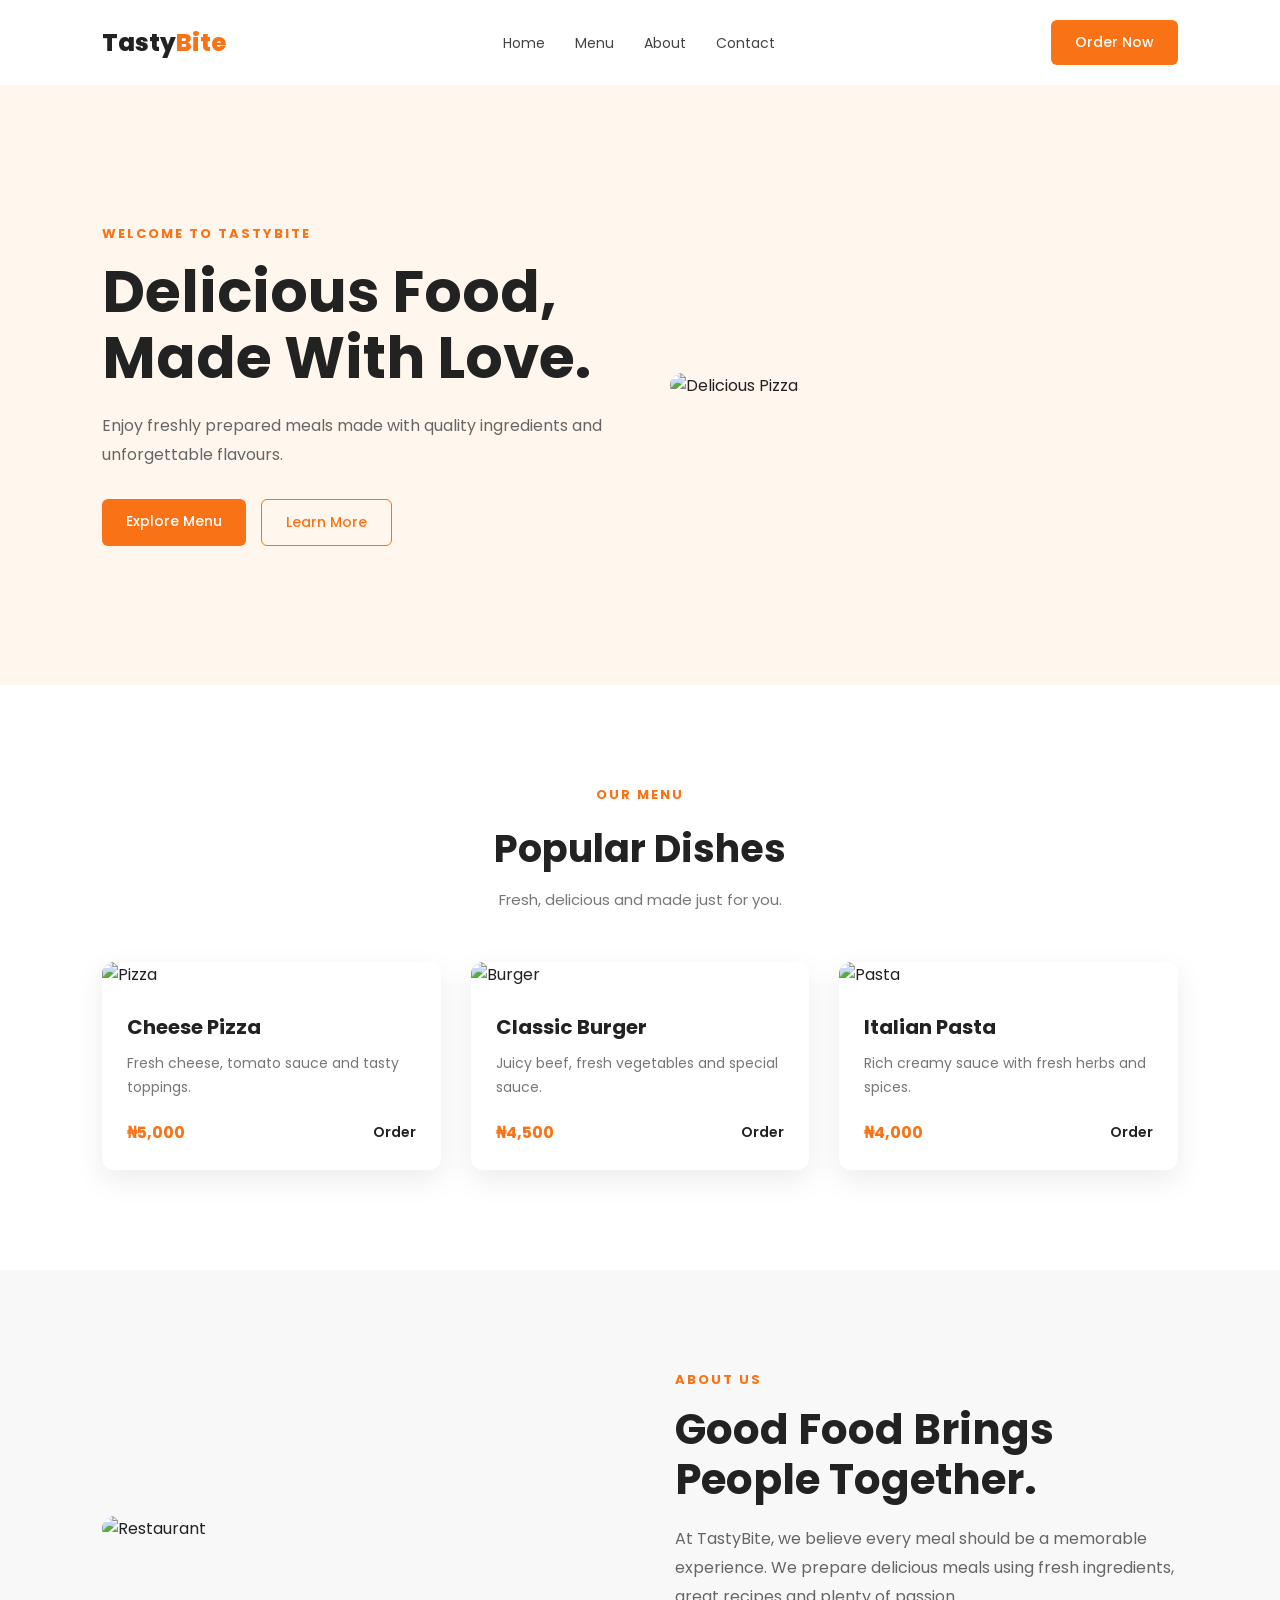
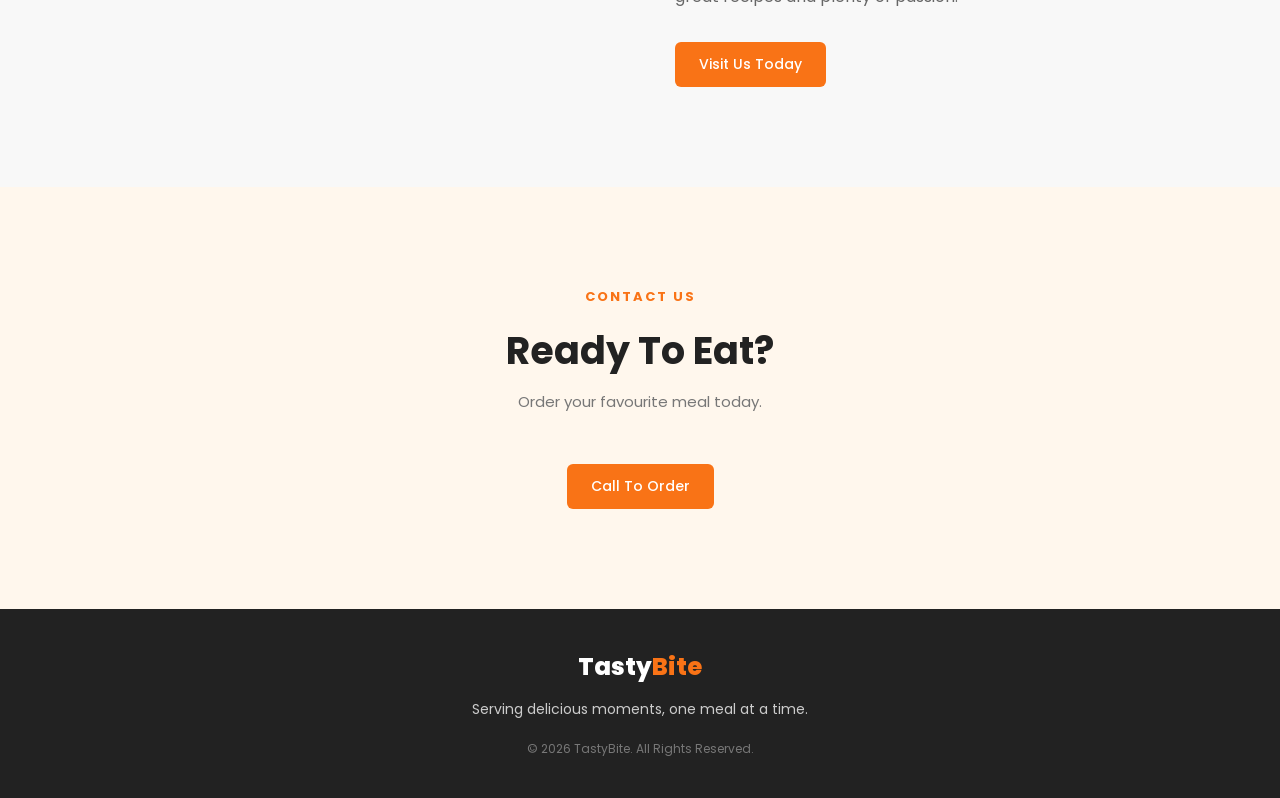
==== index.html @ 8ffd23b2 "This is my first commit on this project" ====
<!DOCTYPE html>
<html lang="en">
<head>
    <meta charset="UTF-8">
    <meta name="viewport" content="width=device-width, initial-scale=1.0">
    <title>TastyBite | Delicious Food</title>
    <link rel="stylesheet" href="style.css">
</head>
<body>

    <!-- Header -->
    <header>
        <nav class="navbar">
            <div class="logo">Tasty<span>Bite</span></div>

            <ul class="nav-links">
                <li><a href="#home">Home</a></li>
                <li><a href="#menu">Menu</a></li>
                <li><a href="#about">About</a></li>
                <li><a href="#contact">Contact</a></li>
            </ul>

            <a href="#menu" class="btn">Order Now</a>
        </nav>
    </header>

    <!-- Hero Section -->
    <section class="hero" id="home">
        <div class="hero-content">
            <p class="small-title">WELCOME TO TASTYBITE</p>
            <h1>Delicious Food, Made With Love.</h1>
            <p>
                Enjoy freshly prepared meals made with quality ingredients
                and unforgettable flavours.
            </p>

            <div class="hero-buttons">
                <a href="#menu" class="btn">Explore Menu</a>
                <a href="#about" class="btn btn-outline">Learn More</a>
            </div>
        </div>

        <div class="hero-image">
            <img src="https://images.unsplash.com/photo-1565299624946-b28f40a0ae38?auto=format&fit=crop&w=900&q=80"
                 alt="Delicious Pizza">
        </div>
    </section>

    <!-- Popular Menu -->
    <section class="menu-section" id="menu">
        <div class="section-heading">
            <p>OUR MENU</p>
            <h2>Popular Dishes</h2>
            <span>Fresh, delicious and made just for you.</span>
        </div>

        <div class="food-grid">

            <div class="food-card">
                <img src="https://images.unsplash.com/photo-1565299624946-b28f40a0ae38?auto=format&fit=crop&w=600&q=80"
                     alt="Pizza">
                <div class="food-info">
                    <h3>Cheese Pizza</h3>
                    <p>Fresh cheese, tomato sauce and tasty toppings.</p>
                    <div class="food-bottom">
                        <strong>₦5,000</strong>
                        <a href="#">Order</a>
                    </div>
                </div>
            </div>

            <div class="food-card">
                <img src="https://images.unsplash.com/photo-1568901346375-23c9450c58cd?auto=format&fit=crop&w=600&q=80"
                     alt="Burger">
                <div class="food-info">
                    <h3>Classic Burger</h3>
                    <p>Juicy beef, fresh vegetables and special sauce.</p>
                    <div class="food-bottom">
                        <strong>₦4,500</strong>
                        <a href="#">Order</a>
                    </div>
                </div>
            </div>

            <div class="food-card">
                <img src="https://images.unsplash.com/photo-1473093295043-cdd812d0e601?auto=format&fit=crop&w=600&q=80"
                     alt="Pasta">
                <div class="food-info">
                    <h3>Italian Pasta</h3>
                    <p>Rich creamy sauce with fresh herbs and spices.</p>
                    <div class="food-bottom">
                        <strong>₦4,000</strong>
                        <a href="#">Order</a>
                    </div>
                </div>
            </div>

        </div>
    </section>

    <!-- About Section -->
    <section class="about" id="about">
        <div class="about-image">
            <img src="https://images.unsplash.com/photo-1555396273-367ea4eb4db5?auto=format&fit=crop&w=900&q=80"
                 alt="Restaurant">
        </div>

        <div class="about-content">
            <p class="small-title">ABOUT US</p>
            <h2>Good Food Brings People Together.</h2>
            <p>
                At TastyBite, we believe every meal should be a memorable
                experience. We prepare delicious meals using fresh ingredients,
                great recipes and plenty of passion.
            </p>

            <a href="#contact" class="btn">Visit Us Today</a>
        </div>
    </section>

    <!-- Contact -->
    <section class="contact" id="contact">
        <div class="section-heading">
            <p>CONTACT US</p>
            <h2>Ready To Eat?</h2>
            <span>Order your favourite meal today.</span>
        </div>

        <a href="tel:+2348000000000" class="btn">Call To Order</a>
    </section>

    <!-- Footer -->
    <footer>
        <div class="logo">Tasty<span>Bite</span></div>
        <p>Serving delicious moments, one meal at a time.</p>
        <p class="copyright">© 2026 TastyBite. All Rights Reserved.</p>
    </footer>

</body>
</html>
---- style.css ----
@import url('https://fonts.googleapis.com/css2?family=Poppins:wght@400;500;600;700;800&display=swap');

* {
    margin: 0;
    padding: 0;
    box-sizing: border-box;
}

html {
    scroll-behavior: smooth;
}

body {
    font-family: "Poppins", sans-serif;
    color: #222;
    background: #ffffff;
}

/* Navigation */
header {
    width: 100%;
    padding: 20px 8%;
    background: #ffffff;
}

.navbar {
    max-width: 1200px;
    margin: auto;
    display: flex;
    align-items: center;
    justify-content: space-between;
}

.logo {
    font-size: 24px;
    font-weight: 800;
    color: #222;
}

.logo span {
    color: #f97316;
}

.nav-links {
    display: flex;
    list-style: none;
    gap: 30px;
}

.nav-links a {
    text-decoration: none;
    color: #444;
    font-size: 14px;
    transition: 0.3s;
}

.nav-links a:hover {
    color: #f97316;
}

.btn {
    display: inline-block;
    padding: 12px 24px;
    background: #f97316;
    color: white;
    text-decoration: none;
    border-radius: 6px;
    font-size: 14px;
    font-weight: 500;
    transition: 0.3s;
}

.btn:hover {
    background: #d95f0b;
    transform: translateY(-2px);
}

/* Hero */
.hero {
    min-height: 600px;
    padding: 70px 8%;
    display: flex;
    align-items: center;
    gap: 60px;
    background: #fff7ed;
}

.hero-content {
    flex: 1;
}

.small-title,
.section-heading > p {
    color: #f97316;
    font-size: 13px;
    font-weight: 700;
    letter-spacing: 2px;
    margin-bottom: 15px;
}

.hero h1 {
    font-size: 58px;
    line-height: 1.15;
    max-width: 650px;
    margin-bottom: 20px;
}

.hero-content > p:not(.small-title) {
    color: #666;
    line-height: 1.8;
    max-width: 550px;
    margin-bottom: 30px;
}

.hero-buttons {
    display: flex;
    gap: 15px;
}

.btn-outline {
    background: transparent;
    color: #f97316;
    border: 1px solid #f97316;
}

.btn-outline:hover {
    color: white;
}

.hero-image {
    flex: 1;
}

.hero-image img {
    width: 100%;
    height: 450px;
    object-fit: cover;
    border-radius: 20px;
}

/* Menu */
.menu-section {
    padding: 100px 8%;
}

.section-heading {
    text-align: center;
    margin-bottom: 50px;
}

.section-heading h2 {
    font-size: 38px;
    margin-bottom: 10px;
}

.section-heading span {
    color: #777;
    font-size: 15px;
}

.food-grid {
    max-width: 1200px;
    margin: auto;
    display: grid;
    grid-template-columns: repeat(3, 1fr);
    gap: 30px;
}

.food-card {
    background: white;
    border-radius: 12px;
    overflow: hidden;
    box-shadow: 0 10px 30px rgba(0, 0, 0, 0.08);
    transition: 0.3s;
}

.food-card:hover {
    transform: translateY(-10px);
}

.food-card img {
    width: 100%;
    height: 230px;
    object-fit: cover;
}

.food-info {
    padding: 25px;
}

.food-info h3 {
    font-size: 20px;
    margin-bottom: 10px;
}

.food-info p {
    font-size: 14px;
    line-height: 1.7;
    color: #777;
}

.food-bottom {
    display: flex;
    align-items: center;
    justify-content: space-between;
    margin-top: 20px;
}

.food-bottom strong {
    color: #f97316;
}

.food-bottom a {
    text-decoration: none;
    color: #222;
    font-size: 14px;
    font-weight: 600;
}

/* About */
.about {
    padding: 100px 8%;
    display: flex;
    align-items: center;
    gap: 70px;
    background: #f8f8f8;
}

.about-image,
.about-content {
    flex: 1;
}

.about-image img {
    width: 100%;
    height: 450px;
    object-fit: cover;
    border-radius: 15px;
}

.about-content h2 {
    font-size: 42px;
    line-height: 1.2;
    margin-bottom: 20px;
}

.about-content > p:not(.small-title) {
    color: #666;
    line-height: 1.8;
    margin-bottom: 30px;
}

/* Contact */
.contact {
    padding: 100px 8%;
    text-align: center;
    background: #fff7ed;
}

/* Footer */
footer {
    padding: 40px 8%;
    text-align: center;
    background: #222;
    color: #ccc;
}

footer .logo {
    color: white;
    margin-bottom: 15px;
}

footer > p {
    font-size: 14px;
}

.copyright {
    margin-top: 20px;
    color: #777;
    font-size: 12px;
}

/* Responsive */
@media (max-width: 900px) {
    .hero,
    .about {
        flex-direction: column;
    }

    .hero h1 {
        font-size: 42px;
    }

    .food-grid {
        grid-template-columns: repeat(2, 1fr);
    }

    .hero-image,
    .about-image {
        width: 100%;
    }

    .nav-links {
        display: none;
    }
}

@media (max-width: 600px) {
    header {
        padding: 20px 5%;
    }

    header .btn {
        display: none;
    }

    .hero,
    .about,
    .menu-section,
    .contact {
        padding: 70px 5%;
    }

    .hero h1 {
        font-size: 36px;
    }

    .hero-image img,
    .about-image img {
        height: 350px;
    }

    .food-grid {
        grid-template-columns: 1fr;
    }

    .section-heading h2,
    .about-content h2 {
        font-size: 30px;
    }

    .hero-buttons {
        flex-direction: column;
        align-items: flex-start;
    }
}
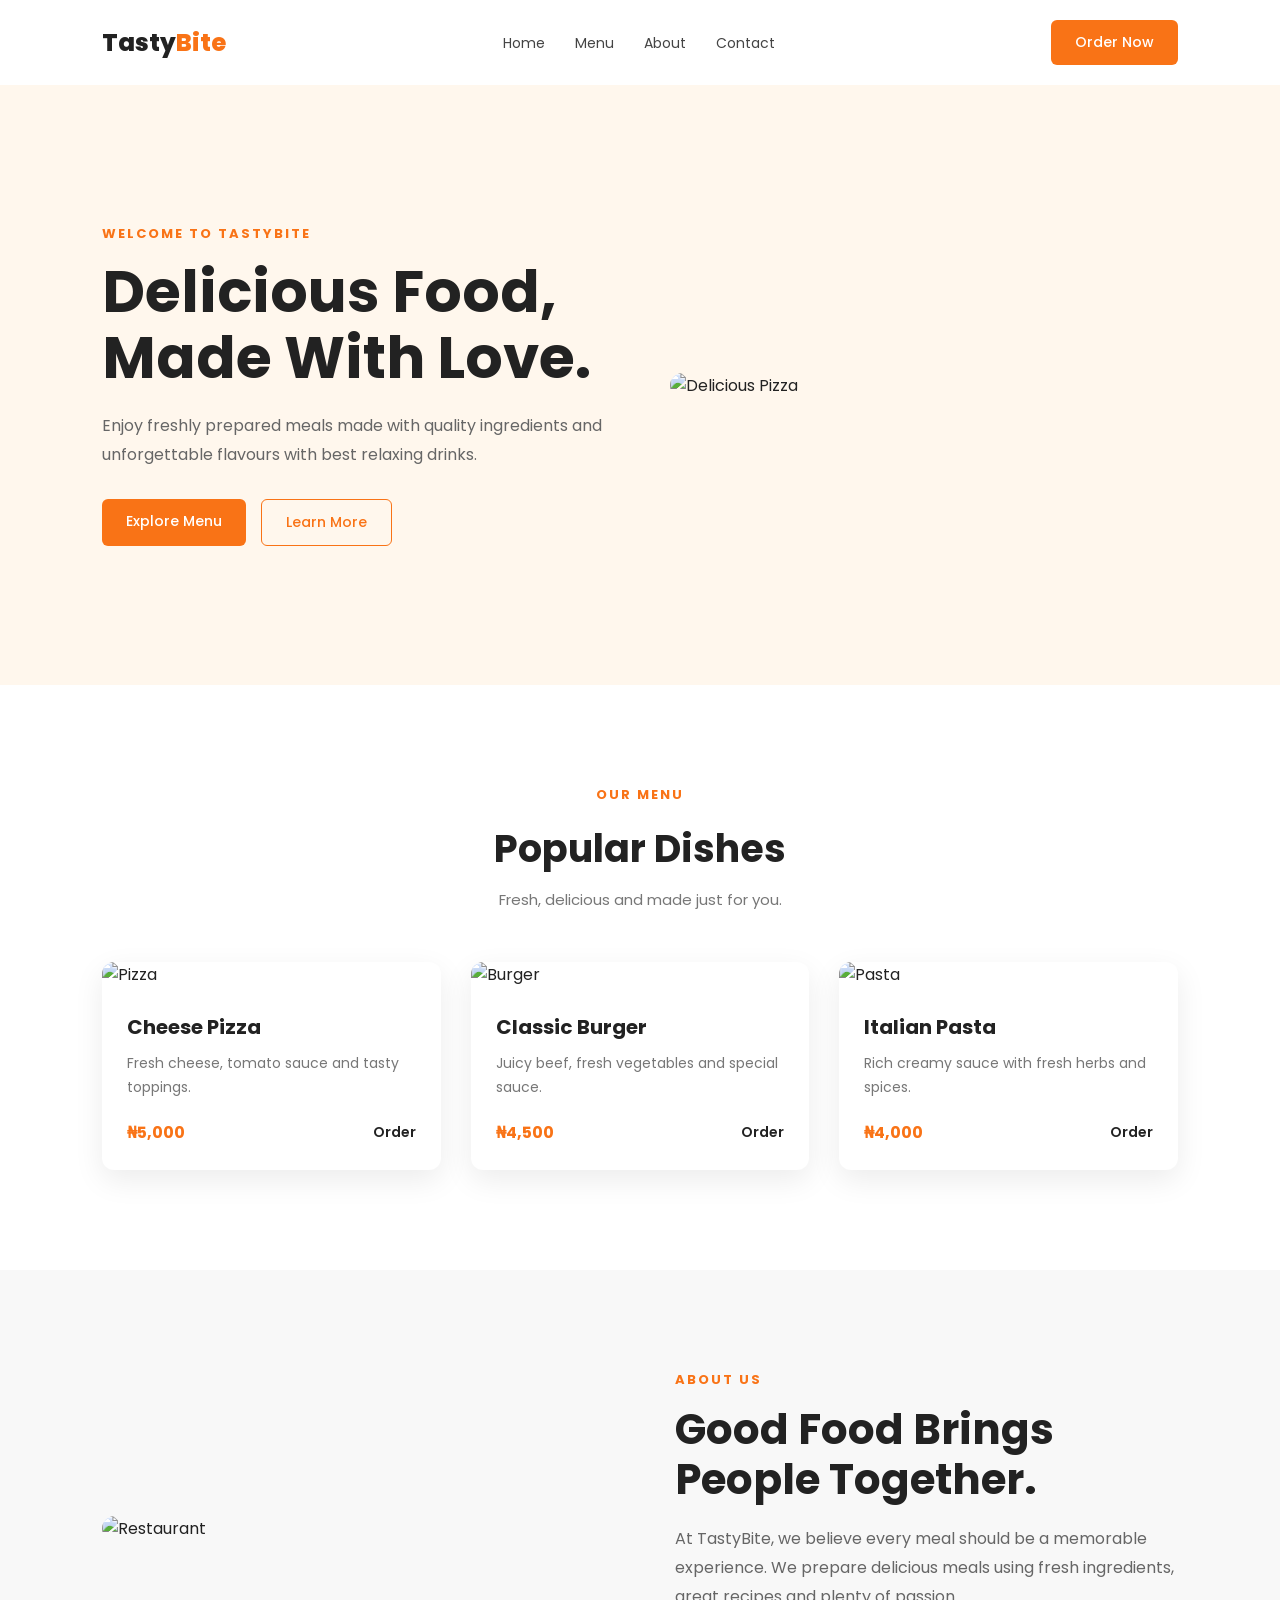
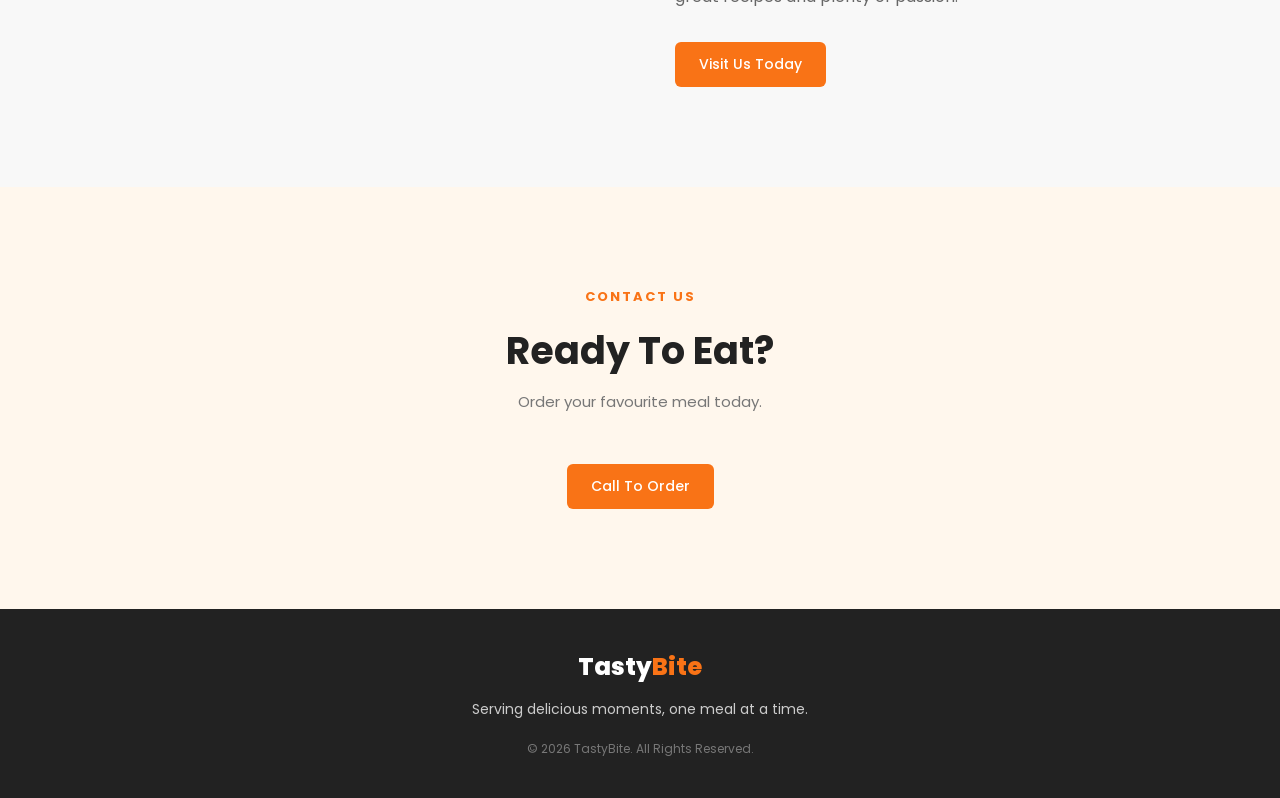
==== commit 49616fc0: "My third commit" ====
--- a/index.html
+++ b/index.html
@@ -31,7 +31,10 @@
             <h1>Delicious Food, Made With Love.</h1>
             <p>
                 Enjoy freshly prepared meals made with quality ingredients
-                and unforgettable flavours.
+                and unforgettable flavours with best relaxing drinks.
+                
+
+              
             </p>
 
             <div class="hero-buttons">
--- a/style.css
+++ b/style.css
@@ -8,6 +8,7 @@
 
 html {
     scroll-behavior: smooth;
+
 }
 
 body {
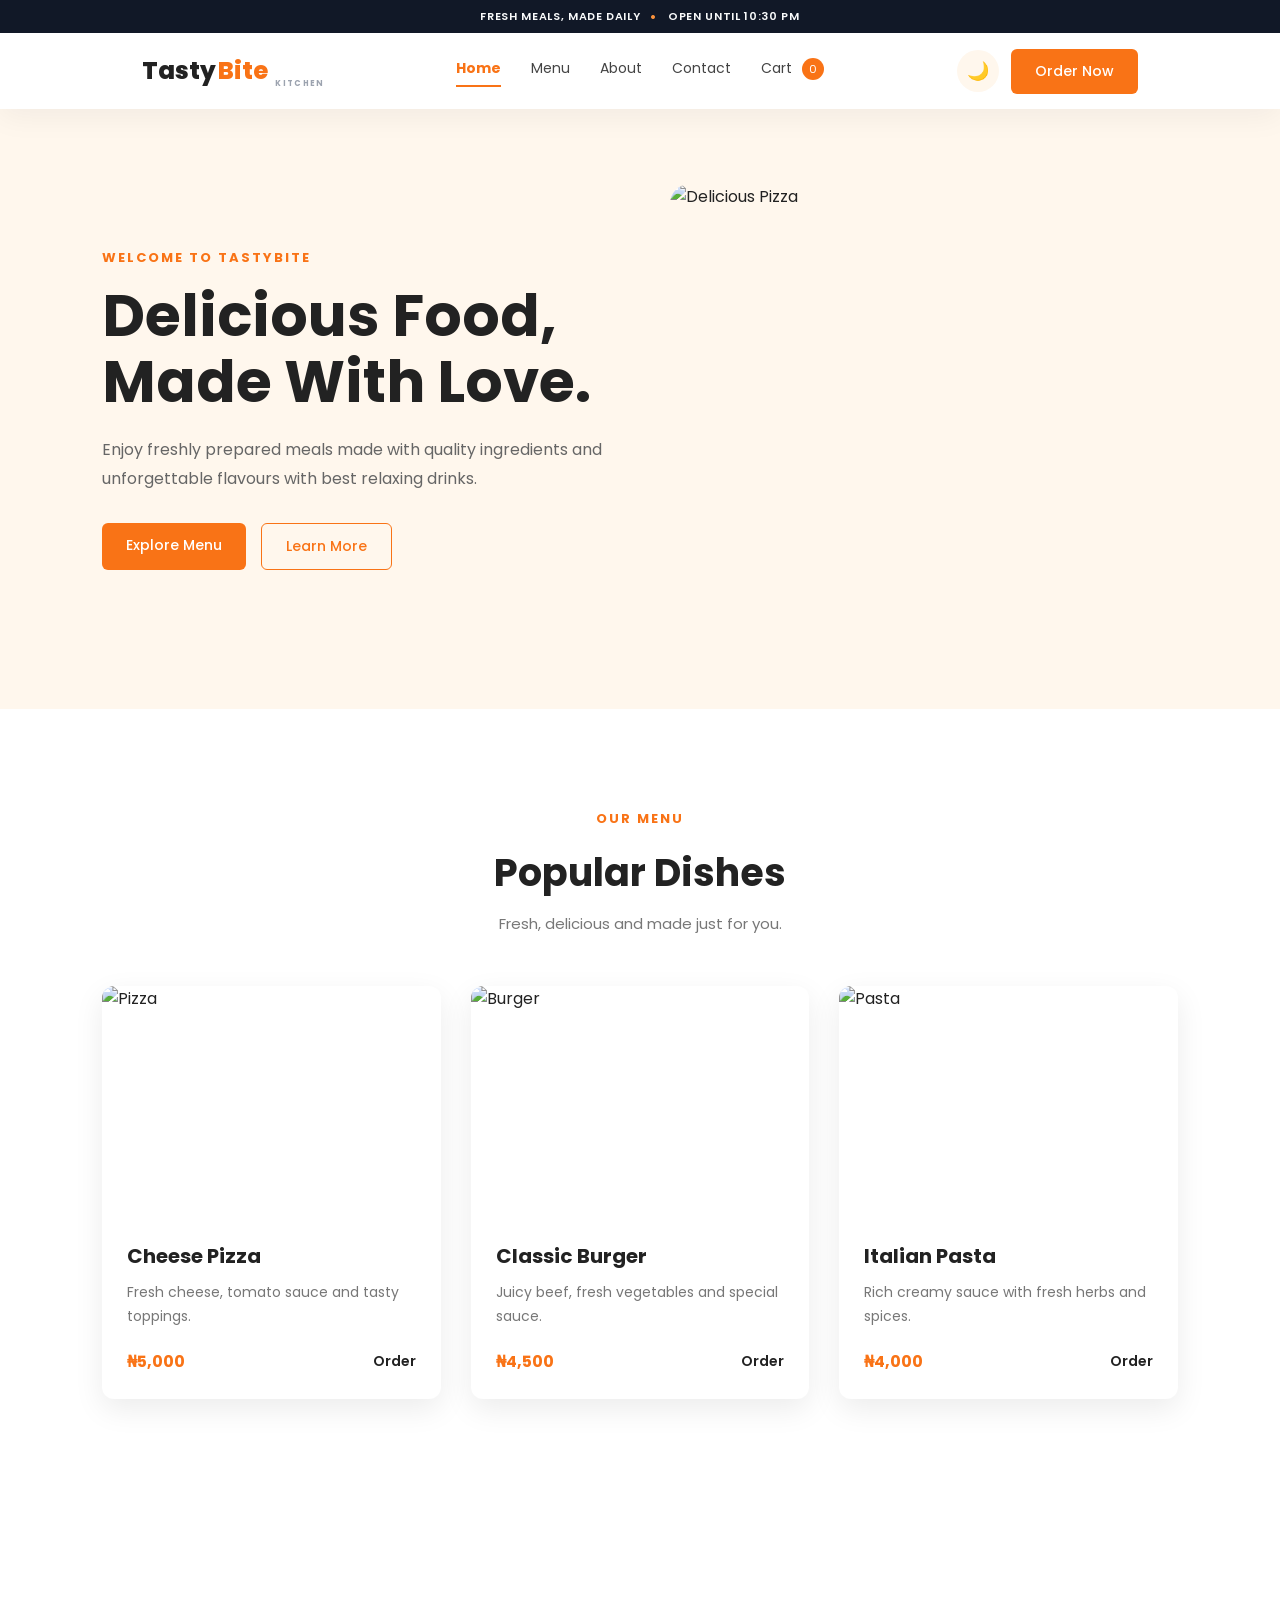
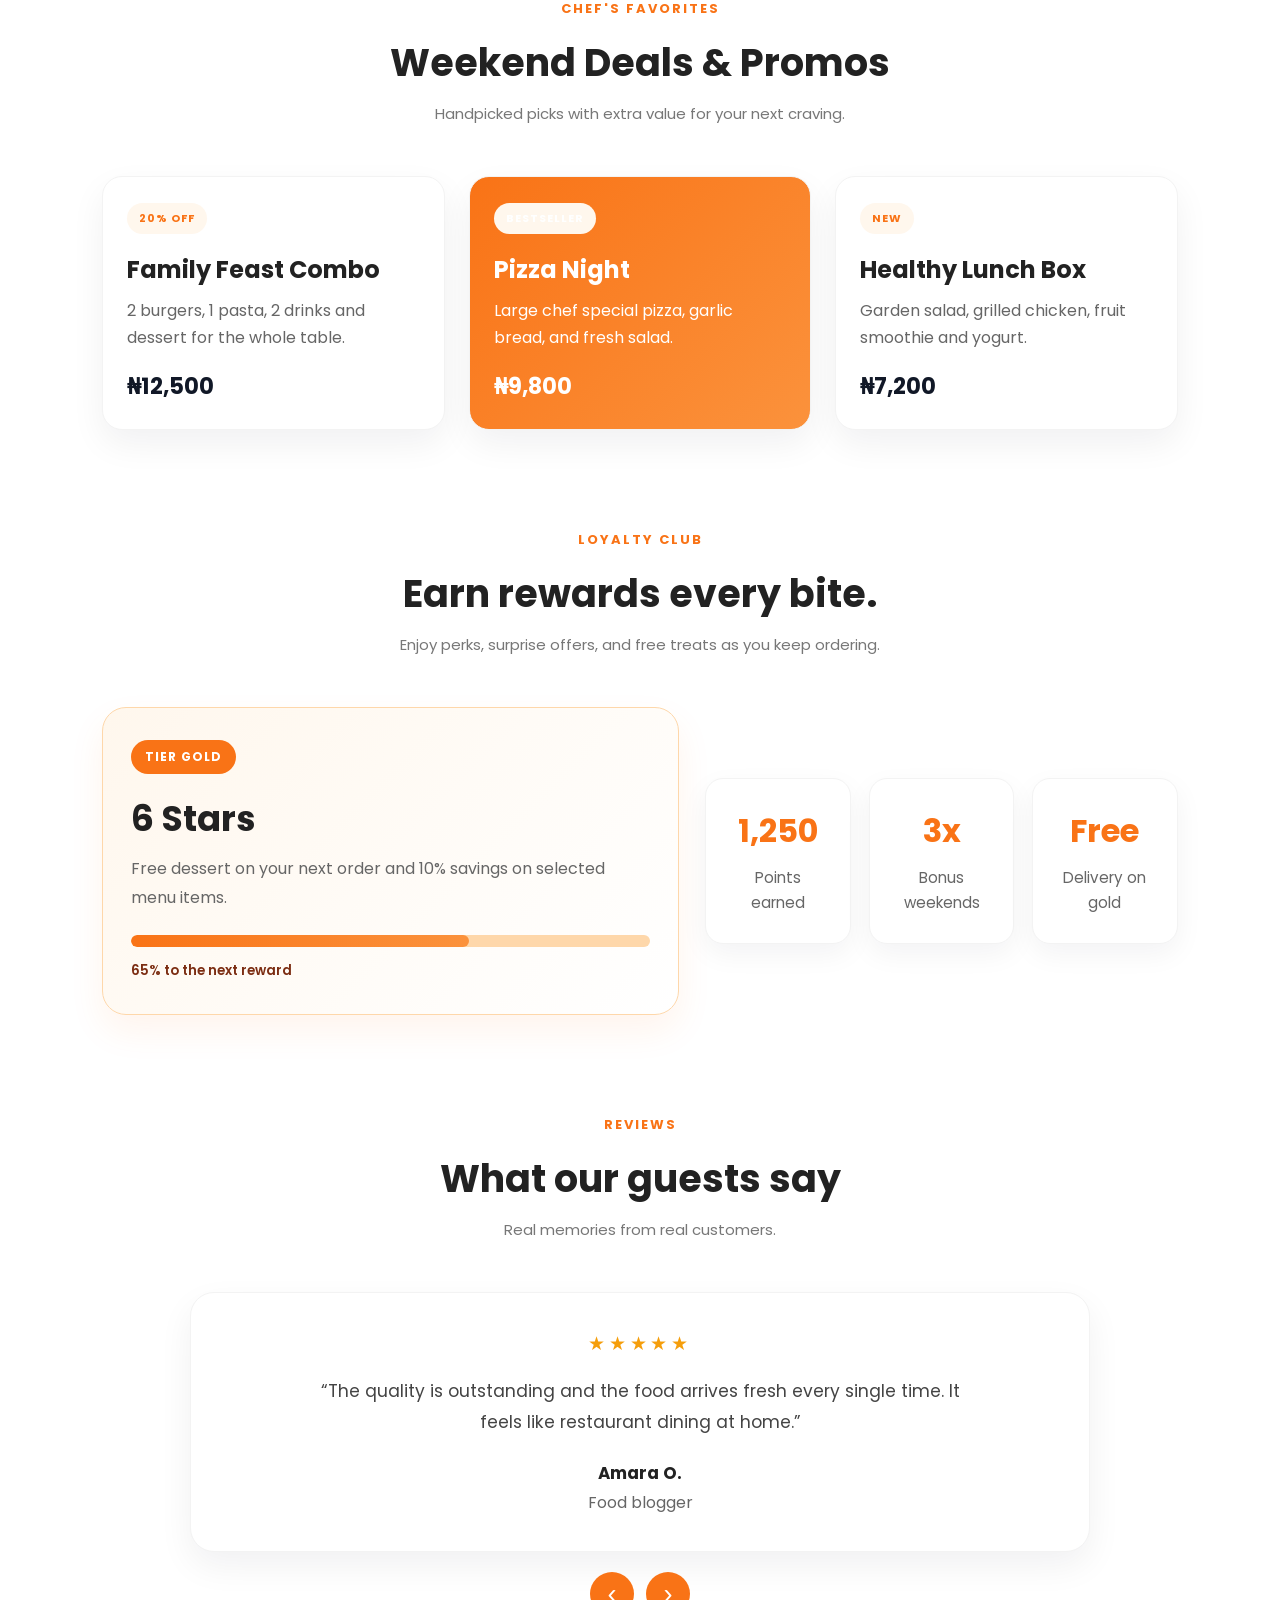
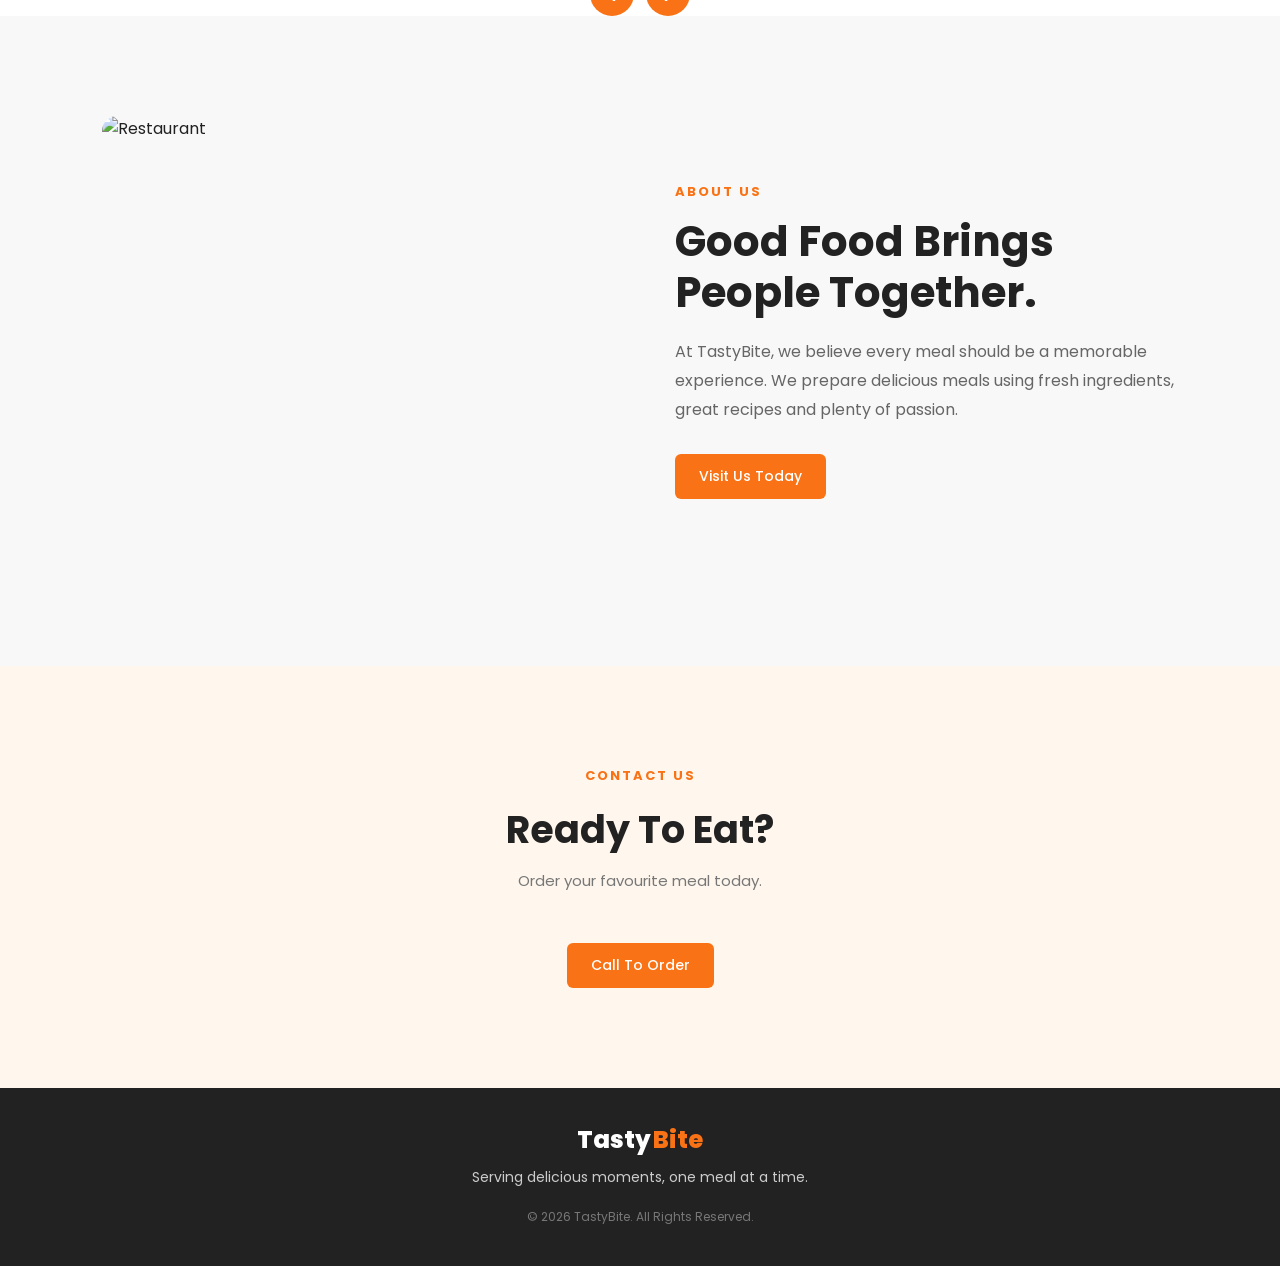
==== commit 7d470168: "This is the my change on Sept.8,2026" ====
--- a/index.html
+++ b/index.html
@@ -9,18 +9,32 @@
 <body>
 
     <!-- Header -->
-    <header>
-        <nav class="navbar">
-            <div class="logo">Tasty<span>Bite</span></div>
-
-            <ul class="nav-links">
-                <li><a href="#home">Home</a></li>
-                <li><a href="#menu">Menu</a></li>
-                <li><a href="#about">About</a></li>
-                <li><a href="#contact">Contact</a></li>
+    <header class="site-header">
+        <div class="header-note">Fresh meals, made daily <span>•</span> Open until 10:30 PM</div>
+        <nav class="navbar" aria-label="Main navigation">
+            <a class="logo" href="index.html" aria-label="TastyBite home">Tasty<span>Bite</span><small>Kitchen</small></a>
+
+            <div class="mobile-controls">
+                <button class="theme-toggle mobile-theme-toggle" type="button" aria-label="Toggle dark mode">🌙</button>
+                <button class="menu-toggle" type="button" aria-label="Open navigation" aria-controls="site-navigation" aria-expanded="false">
+                    <span></span>
+                    <span></span>
+                    <span></span>
+                </button>
+            </div>
+
+            <ul class="nav-links" id="site-navigation">
+                <li><a href="index.html">Home</a></li>
+                <li><a href="menu.html">Menu</a></li>
+                <li><a href="about.html">About</a></li>
+                <li><a href="contact.html">Contact</a></li>
+                <li><a href="cart.html">Cart <span class="cart-count">0</span></a></li>
             </ul>
 
-            <a href="#menu" class="btn">Order Now</a>
+            <div class="nav-actions">
+                <button class="theme-toggle" type="button" aria-label="Toggle dark mode">🌙</button>
+                <a href="menu.html" class="btn">Order Now</a>
+            </div>
         </nav>
     </header>
 
@@ -38,8 +52,8 @@
             </p>
 
             <div class="hero-buttons">
-                <a href="#menu" class="btn">Explore Menu</a>
-                <a href="#about" class="btn btn-outline">Learn More</a>
+                <a href="menu.html" class="btn">Explore Menu</a>
+                <a href="about.html" class="btn btn-outline">Learn More</a>
             </div>
         </div>
 
@@ -101,6 +115,112 @@
         </div>
     </section>
 
+    <section class="promo-section">
+        <div class="section-heading">
+            <p>CHEF'S FAVORITES</p>
+            <h2>Weekend Deals & Promos</h2>
+            <span>Handpicked picks with extra value for your next craving.</span>
+        </div>
+
+        <div class="promo-grid">
+            <article class="promo-card">
+                <span class="promo-badge">20% OFF</span>
+                <h3>Family Feast Combo</h3>
+                <p>2 burgers, 1 pasta, 2 drinks and dessert for the whole table.</p>
+                <strong>₦12,500</strong>
+            </article>
+            <article class="promo-card highlight">
+                <span class="promo-badge">BESTSELLER</span>
+                <h3>Pizza Night</h3>
+                <p>Large chef special pizza, garlic bread, and fresh salad.</p>
+                <strong>₦9,800</strong>
+            </article>
+            <article class="promo-card">
+                <span class="promo-badge">NEW</span>
+                <h3>Healthy Lunch Box</h3>
+                <p>Garden salad, grilled chicken, fruit smoothie and yogurt.</p>
+                <strong>₦7,200</strong>
+            </article>
+        </div>
+    </section>
+
+    <section class="rewards-section">
+        <div class="section-heading">
+            <p>LOYALTY CLUB</p>
+            <h2>Earn rewards every bite.</h2>
+            <span>Enjoy perks, surprise offers, and free treats as you keep ordering.</span>
+        </div>
+
+        <div class="rewards-layout">
+            <div class="reward-card reward-highlight">
+                <div class="reward-badge">Tier Gold</div>
+                <h3>6 Stars</h3>
+                <p>Free dessert on your next order and 10% savings on selected menu items.</p>
+                <div class="reward-progress">
+                    <span style="width: 65%"></span>
+                </div>
+                <small>65% to the next reward</small>
+            </div>
+
+            <div class="reward-points">
+                <div class="point-item">
+                    <strong>1,250</strong>
+                    <span>Points earned</span>
+                </div>
+                <div class="point-item">
+                    <strong>3x</strong>
+                    <span>Bonus weekends</span>
+                </div>
+                <div class="point-item">
+                    <strong>Free</strong>
+                    <span>Delivery on gold</span>
+                </div>
+            </div>
+        </div>
+    </section>
+
+    <section class="testimonials-section">
+        <div class="section-heading">
+            <p>REVIEWS</p>
+            <h2>What our guests say</h2>
+            <span>Real memories from real customers.</span>
+        </div>
+
+        <div class="testimonial-carousel">
+            <div class="testimonial-slide active">
+                <div class="stars">★★★★★</div>
+                <p>“The quality is outstanding and the food arrives fresh every single time. It feels like restaurant dining at home.”</p>
+                <div class="customer">
+                    <strong>Amara O.</strong>
+                    <span>Food blogger</span>
+                </div>
+            </div>
+
+            <div class="testimonial-slide">
+                <div class="stars">★★★★★</div>
+                <p>“The burgers are juicy, the pizza is perfectly baked, and the service feels personal and warm. Highly recommended.”</p>
+                <div class="customer">
+                    <strong>Tobi A.</strong>
+                    <span>Regular customer</span>
+                </div>
+            </div>
+
+            <div class="testimonial-slide">
+                <div class="stars">★★★★★</div>
+                <p>“TastyBite has become my go-to for lunch meetings. The menu is varied, the portions are generous, and the delivery is fast.”</p>
+                <div class="customer">
+                    <strong>Grace M.</strong>
+                    <span>Business owner</span>
+                </div>
+            </div>
+
+            <div class="carousel-controls">
+                <button type="button" class="carousel-btn prev" aria-label="Previous testimonial">‹</button>
+                <button type="button" class="carousel-btn next" aria-label="Next testimonial">›</button>
+            </div>
+        </div>
+    </section>
+
     <!-- About Section -->
     <section class="about" id="about">
         <div class="about-image">
@@ -117,7 +237,7 @@
                 great recipes and plenty of passion.
             </p>
 
-            <a href="#contact" class="btn">Visit Us Today</a>
+            <a href="contact.html" class="btn">Visit Us Today</a>
         </div>
     </section>
 
@@ -139,5 +259,6 @@
         <p class="copyright">© 2026 TastyBite. All Rights Reserved.</p>
     </footer>
 
+    <script src="script.js"></script>
 </body>
 </html>
--- a/style.css
+++ b/style.css
@@ -6,6 +6,18 @@
     box-sizing: border-box;
 }
 
+img {
+    display: block;
+    max-width: 100%;
+}
+
+button,
+input,
+textarea,
+select {
+    max-width: 100%;
+}
+
 html {
     scroll-behavior: smooth;
 
@@ -15,13 +27,209 @@
     font-family: "Poppins", sans-serif;
     color: #222;
     background: #ffffff;
+    transition: background 0.3s ease, color 0.3s ease;
+}
+
+body.dark-mode {
+    background: #111827;
+    color: #f3f4f6;
+}
+
+body.dark-mode header {
+    background: #111827;
+}
+
+body.dark-mode .header-note {
+    background: #f97316;
+    color: #fff;
+}
+
+body.dark-mode .navbar a,
+body.dark-mode .nav-links a,
+body.dark-mode .food-card,
+body.dark-mode .food-info h3,
+body.dark-mode .food-info p,
+body.dark-mode .food-bottom a,
+body.dark-mode .page-hero,
+body.dark-mode .page-hero p,
+body.dark-mode .menu-item,
+body.dark-mode .menu-item-content h3,
+body.dark-mode .menu-item-content p,
+body.dark-mode .value-card,
+body.dark-mode .team-card,
+body.dark-mode .contact-panel,
+body.dark-mode .form-panel,
+body.dark-mode .info-card,
+body.dark-mode .cart-panel,
+body.dark-mode .checkout-panel,
+body.dark-mode .summary-row,
+body.dark-mode .form-group input,
+body.dark-mode .form-group textarea,
+body.dark-mode .form-group select,
+body.dark-mode .cart-item,
+body.dark-mode .empty-cart {
+    color: #f3f4f6;
+}
+
+body.dark-mode header,
+body.dark-mode .page-hero,
+body.dark-mode .food-card,
+body.dark-mode .menu-item,
+body.dark-mode .value-card,
+body.dark-mode .team-card,
+body.dark-mode .contact-panel,
+body.dark-mode .form-panel,
+body.dark-mode .info-card,
+body.dark-mode .cart-panel,
+body.dark-mode .checkout-panel,
+body.dark-mode .cart-item,
+body.dark-mode .empty-cart {
+    background: #1f2937;
+    border-color: #374151;
+}
+
+body.dark-mode .logo,
+body.dark-mode .nav-links a,
+body.dark-mode .about-content h2,
+body.dark-mode .story-copy h2,
+body.dark-mode .values-header h2,
+body.dark-mode .contact-header h2,
+body.dark-mode .value-card h3,
+body.dark-mode .team-card h3,
+body.dark-mode .menu-item-content h3,
+body.dark-mode .page-hero h1,
+body.dark-mode .section-heading h2,
+body.dark-mode .about-content h2,
+body.dark-mode .cart-header h2,
+body.dark-mode .checkout-panel h2,
+body.dark-mode .cart-item h3,
+body.dark-mode .summary-row strong,
+body.dark-mode .empty-cart h3 {
+    color: #fff;
+}
+
+body.dark-mode .hero,
+body.dark-mode .contact,
+body.dark-mode .page-hero,
+body.dark-mode .about {
+    background: #0f172a;
+}
+
+body.dark-mode .section-heading span,
+body.dark-mode .hero-content > p:not(.small-title),
+body.dark-mode .about-content > p:not(.small-title),
+body.dark-mode .story-copy p,
+body.dark-mode .values-header p,
+body.dark-mode .contact-header p,
+body.dark-mode .form-panel label,
+body.dark-mode .form-group label,
+body.dark-mode .summary-row span,
+body.dark-mode .cart-item p,
+body.dark-mode .cart-meta,
+body.dark-mode .empty-cart p,
+body.dark-mode footer p,
+body.dark-mode .copyright,
+body.dark-mode .page-hero p:not(.small-title),
+body.dark-mode .info-card p,
+body.dark-mode .info-card a {
+    color: #d1d5db;
+}
+
+body.dark-mode .category-pills span,
+body.dark-mode .tag,
+body.dark-mode .stat-box,
+body.dark-mode .value-card .icon,
+body.dark-mode .theme-toggle {
+    background: #374151;
+    color: #fff;
+}
+
+body.dark-mode .btn-outline {
+    border-color: #f97316;
+    color: #f97316;
+}
+
+body.dark-mode .btn-outline:hover {
+    color: #fff;
+}
+
+body.dark-mode .nav-actions .theme-toggle,
+body.dark-mode .theme-toggle {
+    border: 1px solid #374151;
+}
+
+body.dark-mode .reward-card,
+body.dark-mode .point-item,
+body.dark-mode .testimonial-slide,
+body.dark-mode .promo-card {
+    background: #1f2937;
+    border-color: #374151;
+    color: #f3f4f6;
+}
+
+body.dark-mode .nav-links {
+    background: rgba(31, 41, 55, 0.98);
+    box-shadow: 0 18px 40px rgba(0, 0, 0, 0.28);
+}
+
+body.dark-mode .menu-toggle span {
+    background: #f3f4f6;
+}
+
+body.dark-mode .reward-card p,
+body.dark-mode .point-item span,
+body.dark-mode .testimonial-slide p,
+body.dark-mode .customer span,
+body.dark-mode .promo-card p,
+body.dark-mode .promo-card strong,
+body.dark-mode .reward-card small {
+    color: #d1d5db;
+}
+
+body.dark-mode .promo-card .promo-badge,
+body.dark-mode .reward-badge,
+body.dark-mode .reward-progress {
+    background: rgba(249, 115, 22, 0.18);
+}
+
+body.dark-mode .reward-progress {
+    border: 1px solid rgba(249, 115, 22, 0.35);
 }
 
 /* Navigation */
-header {
+.site-header {
+    position: sticky;
+    top: 0;
+    z-index: 100;
     width: 100%;
-    padding: 20px 8%;
-    background: #ffffff;
+    background: rgba(255, 255, 255, 0.96);
+    box-shadow: 0 8px 28px rgba(17, 24, 39, 0.05);
+    backdrop-filter: blur(14px);
+}
+
+.header-note {
+    min-height: 28px;
+    display: flex;
+    align-items: center;
+    justify-content: center;
+    gap: 10px;
+    padding: 5px 20px;
+    background: #111827;
+    color: #f9fafb;
+    font-size: 11px;
+    font-weight: 600;
+    letter-spacing: 0.06em;
+    text-transform: uppercase;
+}
+
+.header-note span {
+    color: #fb923c;
+    font-size: 15px;
+}
+
+.site-header .navbar {
+    min-height: 76px;
+    padding: 14px 8%;
 }
 
 .navbar {
@@ -30,16 +238,33 @@
     display: flex;
     align-items: center;
     justify-content: space-between;
+    position: relative;
 }
 
 .logo {
+    position: relative;
+    display: inline-flex;
+    align-items: baseline;
+    gap: 2px;
     font-size: 24px;
     font-weight: 800;
     color: #222;
+    text-decoration: none;
+    line-height: 1;
 }
 
 .logo span {
     color: #f97316;
+}
+
+.logo small {
+    align-self: flex-end;
+    margin: 0 0 -5px 5px;
+    color: #9ca3af;
+    font-size: 8px;
+    font-weight: 700;
+    letter-spacing: 0.16em;
+    text-transform: uppercase;
 }
 
 .nav-links {
@@ -57,6 +282,136 @@
 
 .nav-links a:hover {
     color: #f97316;
+}
+
+.nav-links a.active {
+    color: #f97316;
+    font-weight: 700;
+}
+
+.nav-links a.active::after {
+    width: 100%;
+}
+
+.nav-links a::after {
+    display: block;
+    width: 0;
+    height: 2px;
+    margin-top: 5px;
+    background: #f97316;
+    content: '';
+    transition: width 0.25s ease;
+}
+
+.nav-links a:hover::after {
+    width: 100%;
+}
+
+.menu-toggle {
+    display: none;
+    flex-direction: column;
+    justify-content: center;
+    gap: 5px;
+    width: 42px;
+    height: 42px;
+    border: 1px solid #e5e7eb;
+    border-radius: 10px;
+    background: transparent;
+    cursor: pointer;
+    transition: transform 0.25s ease, border-color 0.25s ease;
+}
+
+.mobile-controls {
+    display: none;
+    align-items: center;
+    gap: 8px;
+    margin-left: auto;
+}
+
+.mobile-theme-toggle {
+    flex: 0 0 auto;
+}
+
+.menu-toggle:hover {
+    border-color: #f97316;
+}
+
+.menu-toggle span {
+    width: 22px;
+    height: 2px;
+    background: #111827;
+    margin: 0 auto;
+    border-radius: 999px;
+    transition: transform 0.3s ease, opacity 0.3s ease;
+}
+
+.navbar.open .menu-toggle span:nth-child(1) {
+    transform: translateY(7px) rotate(45deg);
+}
+
+.navbar.open .menu-toggle span:nth-child(2) {
+    opacity: 0;
+}
+
+.navbar.open .menu-toggle span:nth-child(3) {
+    transform: translateY(-7px) rotate(-45deg);
+}
+
+.nav-actions {
+    display: flex;
+    align-items: center;
+    gap: 12px;
+}
+
+.theme-toggle {
+    width: 42px;
+    height: 42px;
+    border: none;
+    background: #fff7ed;
+    border-radius: 50%;
+    cursor: pointer;
+    font-size: 18px;
+    transition: transform 0.25s ease;
+}
+
+.theme-toggle:hover {
+    transform: translateY(-1px);
+}
+
+.header-order {
+    display: inline-flex;
+    align-items: center;
+    gap: 12px;
+    padding: 11px 14px 11px 18px;
+    border-radius: 999px;
+    font-size: 12px;
+    text-transform: uppercase;
+    letter-spacing: 0.04em;
+}
+
+.header-order b {
+    display: grid;
+    width: 24px;
+    height: 24px;
+    place-items: center;
+    border-radius: 50%;
+    background: rgba(255, 255, 255, 0.2);
+    font-size: 16px;
+    font-weight: 500;
+}
+
+.cart-count {
+    display: inline-flex;
+    align-items: center;
+    justify-content: center;
+    min-width: 22px;
+    height: 22px;
+    border-radius: 50%;
+    background: #f97316;
+    color: #fff;
+    font-size: 11px;
+    margin-left: 6px;
+    padding: 0 6px;
 }
 
 .btn {
@@ -100,7 +455,7 @@
 }
 
 .hero h1 {
-    font-size: 58px;
+    font-size: clamp(2.35rem, 5vw, 3.625rem);
     line-height: 1.15;
     max-width: 650px;
     margin-bottom: 20px;
@@ -116,6 +471,7 @@
 .hero-buttons {
     display: flex;
     gap: 15px;
+    flex-wrap: wrap;
 }
 
 .btn-outline {
@@ -150,7 +506,7 @@
 }
 
 .section-heading h2 {
-    font-size: 38px;
+    font-size: clamp(2rem, 4vw, 2.375rem);
     margin-bottom: 10px;
 }
 
@@ -301,16 +657,103 @@
         width: 100%;
     }
 
+    .navbar {
+        position: relative;
+    }
+
     .nav-links {
+        position: absolute;
+        top: calc(100% + 16px);
+        left: 0;
+        right: 0;
+        display: flex;
+        flex-direction: column;
+        gap: 14px;
+        padding: 18px 20px;
+        border-radius: 16px;
+        background: rgba(255, 255, 255, 0.97);
+        box-shadow: 0 18px 40px rgba(17, 24, 39, 0.12);
+        opacity: 0;
+        visibility: hidden;
+        pointer-events: none;
+        transform: translateY(-10px) scale(0.98);
+        transition: opacity 0.28s ease, transform 0.28s ease, visibility 0.28s ease;
+        z-index: 20;
+    }
+
+    .navbar.open .nav-links {
+        opacity: 1;
+        visibility: visible;
+        pointer-events: auto;
+        transform: translateY(0) scale(1);
+    }
+
+    .menu-toggle {
+        display: flex;
+    }
+
+    .mobile-controls {
+        display: flex;
+    }
+
+    .nav-actions .theme-toggle,
+    .nav-actions .btn {
         display: none;
     }
+
+    .site-header .navbar {
+        justify-content: flex-start;
+    }
+
+    .mobile-controls .theme-toggle,
+    .mobile-controls .menu-toggle {
+        display: flex;
+    }
+
+    .hero,
+    .about {
+        padding: 72px 6%;
+        gap: 36px;
+    }
+
+    .menu-section,
+    .contact,
+    .promo-section,
+    .rewards-section,
+    .testimonials-section {
+        padding-left: 6%;
+        padding-right: 6%;
+    }
+
+    .page-section {
+        padding-left: 6%;
+        padding-right: 6%;
+    }
 }
 
 @media (max-width: 600px) {
-    header {
-        padding: 20px 5%;
-    }
-
+    .site-header .navbar {
+        min-height: 68px;
+        padding: 13px 5%;
+    }
+
+    .header-note {
+        min-height: 25px;
+        padding: 4px 12px;
+        font-size: 9px;
+        letter-spacing: 0.04em;
+    }
+
+    .header-note span {
+        font-size: 12px;
+    }
+
+    .logo small {
+        display: none;
+    }
+
+    .nav-actions .header-order,
+    .nav-actions .theme-toggle,
     header .btn {
         display: none;
     }
@@ -318,12 +761,24 @@
     .hero,
     .about,
     .menu-section,
-    .contact {
+    .contact,
+    .promo-section,
+    .rewards-section,
+    .testimonials-section,
+    .page-section {
         padding: 70px 5%;
     }
 
     .hero h1 {
         font-size: 36px;
+    }
+
+    .rewards-layout {
+        grid-template-columns: 1fr;
+    }
+
+    .reward-points {
+        grid-template-columns: 1fr;
     }
 
     .hero-image img,
@@ -344,4 +799,1166 @@
         flex-direction: column;
         align-items: flex-start;
     }
+
+    .hero-buttons .btn {
+        width: 100%;
+        text-align: center;
+    }
+}
+
+/* Subpage Styles */
+body.subpage {
+    background: #fff;
+}
+
+.page-hero {
+    background: linear-gradient(135deg, #fff7ed 0%, #ffffff 100%);
+    padding: 90px 8% 70px;
+    text-align: center;
+}
+
+.page-hero-content {
+    max-width: 760px;
+    margin: 0 auto;
+}
+
+.page-hero h1 {
+    font-size: clamp(2.5rem, 4vw, 4.2rem);
+    line-height: 1.1;
+    margin-bottom: 18px;
+}
+
+.page-hero p:not(.small-title) {
+    color: #666;
+    line-height: 1.8;
+    font-size: 1.05rem;
+}
+
+.page-section {
+    padding: 100px 8%;
+}
+
+.category-pills {
+    display: flex;
+    flex-wrap: wrap;
+    justify-content: center;
+    gap: 12px;
+    margin-bottom: 40px;
+}
+
+.category-pills span {
+    padding: 10px 18px;
+    border-radius: 999px;
+    background: #fff4eb;
+    color: #7c2d12;
+    font-weight: 600;
+    font-size: 14px;
+}
+
+.category-pills span.active {
+    background: #f97316;
+    color: #fff;
+}
+
+.menu-list {
+    max-width: 1200px;
+    margin: 0 auto;
+    display: grid;
+    grid-template-columns: repeat(3, minmax(0, 1fr));
+    gap: 30px;
+}
+
+.menu-item {
+    background: #fff;
+    border: 1px solid #f3f3f3;
+    border-radius: 18px;
+    overflow: hidden;
+    box-shadow: 0 12px 35px rgba(15, 23, 42, 0.06);
+}
+
+.menu-item img {
+    width: 100%;
+    height: 240px;
+    object-fit: cover;
+}
+
+.menu-item-content {
+    padding: 24px;
+}
+
+.menu-item-content h3 {
+    font-size: 1.45rem;
+    margin-bottom: 10px;
+}
+
+.menu-item-content p {
+    color: #666;
+    line-height: 1.7;
+    margin-bottom: 18px;
+}
+
+.menu-meta {
+    display: flex;
+    justify-content: space-between;
+    align-items: center;
+    gap: 12px;
+    flex-wrap: wrap;
+}
+
+.menu-price {
+    color: #f97316;
+    font-weight: 700;
+    font-size: 1.1rem;
+}
+
+.mini-btn {
+    background: #111827;
+    color: #fff;
+    border: none;
+    border-radius: 999px;
+    padding: 9px 14px;
+    font: inherit;
+    font-size: 12px;
+    cursor: pointer;
+    transition: 0.2s ease;
+}
+
+.mini-btn:hover {
+    background: #f97316;
+}
+
+.tag {
+    display: inline-block;
+    padding: 7px 12px;
+    border-radius: 999px;
+    background: #fff7ed;
+    color: #9a4d10;
+    font-size: 12px;
+    font-weight: 600;
+}
+
+.gallery-section {
+    max-width: 1200px;
+    margin: 0 auto 40px;
+    display: grid;
+    grid-template-columns: repeat(4, minmax(0, 1fr));
+    gap: 18px;
+}
+
+.gallery-item {
+    overflow: hidden;
+    border-radius: 18px;
+    height: 220px;
+}
+
+.gallery-item.large {
+    grid-column: span 2;
+    height: 320px;
+}
+
+.gallery-item img {
+    width: 100%;
+    height: 100%;
+    object-fit: cover;
+    transition: transform 0.35s ease;
+}
+
+.gallery-item:hover img {
+    transform: scale(1.08);
+}
+
+.cta-banner {
+    max-width: 1200px;
+    margin: 0 auto 100px;
+    background: #1f2937;
+    color: #fff;
+    border-radius: 20px;
+    padding: 50px 40px;
+    display: flex;
+    justify-content: space-between;
+    align-items: center;
+    gap: 20px;
+}
+
+.cta-banner h3 {
+    font-size: clamp(1.8rem, 2vw, 2.5rem);
+    margin-bottom: 8px;
+}
+
+.cta-banner p {
+    color: #d1d5db;
+    line-height: 1.7;
+}
+
+.story-grid,
+.values-grid,
+.team-grid,
+.stats-grid {
+    max-width: 1200px;
+    margin: 0 auto;
+    display: grid;
+    gap: 30px;
+}
+
+.story-grid {
+    grid-template-columns: 1.1fr 0.9fr;
+    align-items: center;
+}
+
+.story-grid img {
+    width: 100%;
+    height: 500px;
+    object-fit: cover;
+    border-radius: 22px;
+}
+
+.story-copy h2,
+.values-header h2,
+.contact-header h2 {
+    font-size: clamp(2.2rem, 3vw, 3.2rem);
+    margin-bottom: 18px;
+}
+
+.story-copy p,
+.values-header p,
+.contact-header p {
+    color: #666;
+    line-height: 1.9;
+}
+
+.values-grid {
+    grid-template-columns: repeat(3, minmax(0, 1fr));
+    margin-top: 40px;
+}
+
+.value-card,
+.team-card,
+.contact-panel,
+.form-panel,
+.info-card {
+    background: #fff;
+    border: 1px solid #f3f3f3;
+    border-radius: 18px;
+    box-shadow: 0 12px 35px rgba(15, 23, 42, 0.05);
+}
+
+.value-card {
+    padding: 30px 24px;
+}
+
+.value-card .icon {
+    width: 52px;
+    height: 52px;
+    display: grid;
+    place-items: center;
+    border-radius: 50%;
+    background: #fff7ed;
+    color: #f97316;
+    font-size: 1.5rem;
+    margin-bottom: 18px;
+}
+
+.value-card h3 {
+    font-size: 1.35rem;
+    margin-bottom: 10px;
+}
+
+.value-card p {
+    color: #666;
+    line-height: 1.7;
+}
+
+.stats-grid {
+    grid-template-columns: repeat(4, minmax(0, 1fr));
+    margin-top: 60px;
+}
+
+.stat-box {
+    background: #fff7ed;
+    border-radius: 18px;
+    padding: 30px 20px;
+    text-align: center;
+}
+
+.stat-box strong {
+    display: block;
+    font-size: clamp(2rem, 3vw, 2.8rem);
+    color: #f97316;
+    margin-bottom: 8px;
+}
+
+.stat-box span {
+    color: #555;
+    font-weight: 500;
+}
+
+.values-header {
+    text-align: center;
+    max-width: 700px;
+    margin: 0 auto 40px;
+}
+
+.team-grid {
+    grid-template-columns: repeat(3, minmax(0, 1fr));
+    margin-top: 40px;
+}
+
+.team-card {
+    overflow: hidden;
+}
+
+.team-card img {
+    width: 100%;
+    height: 320px;
+    object-fit: cover;
+}
+
+.team-card .team-info {
+    padding: 22px 20px 26px;
+}
+
+.team-card h3 {
+    margin-bottom: 6px;
+}
+
+.team-card span {
+    display: block;
+    color: #f97316;
+    font-weight: 600;
+    margin-bottom: 12px;
+}
+
+.team-card p {
+    color: #666;
+    line-height: 1.7;
+}
+
+.contact-grid {
+    max-width: 1200px;
+    margin: 0 auto;
+    display: grid;
+    grid-template-columns: 0.9fr 1.1fr;
+    gap: 30px;
+}
+
+.contact-panel,
+.form-panel {
+    padding: 30px;
+}
+
+.info-list {
+    display: grid;
+    gap: 18px;
+    margin-top: 30px;
+}
+
+.info-card {
+    padding: 20px;
+}
+
+.info-card strong {
+    display: block;
+    margin-bottom: 8px;
+    font-size: 1.1rem;
+}
+
+.info-card p,
+.info-card a {
+    color: #666;
+    text-decoration: none;
+    line-height: 1.8;
+}
+
+.form-grid {
+    display: grid;
+    gap: 20px;
+}
+
+.form-row {
+    display: grid;
+    grid-template-columns: repeat(2, minmax(0, 1fr));
+    gap: 18px;
+}
+
+.form-panel label {
+    display: block;
+    font-weight: 600;
+    margin-bottom: 8px;
+}
+
+.form-panel input,
+.form-panel textarea {
+    width: 100%;
+    padding: 14px 16px;
+    border: 1px solid #e5e7eb;
+    border-radius: 12px;
+    font: inherit;
+    background: #fff;
+    color: #111827;
+}
+
+.form-panel textarea {
+    min-height: 150px;
+    resize: vertical;
+}
+
+.contact-btn {
+    width: fit-content;
+    border: none;
+    cursor: pointer;
+    margin-top: 10px;
+}
+
+.page-footer-spacing {
+    margin-top: 0;
+}
+
+.promo-section {
+    padding: 100px 8% 0;
+}
+
+.promo-grid {
+    max-width: 1200px;
+    margin: 40px auto 0;
+    display: grid;
+    grid-template-columns: repeat(3, minmax(0, 1fr));
+    gap: 24px;
+}
+
+.promo-card {
+    background: #fff;
+    border: 1px solid #f3f3f3;
+    border-radius: 20px;
+    padding: 26px 24px;
+    box-shadow: 0 14px 35px rgba(15, 23, 42, 0.06);
+}
+
+.promo-card.highlight {
+    background: linear-gradient(135deg, #f97316 0%, #fb923c 100%);
+    color: white;
+}
+
+.promo-card.highlight p,
+.promo-card.highlight strong,
+.promo-card.highlight .promo-badge {
+    color: white;
+}
+
+.promo-badge {
+    display: inline-block;
+    padding: 7px 12px;
+    border-radius: 999px;
+    background: #fff7ed;
+    color: #f97316;
+    font-size: 11px;
+    font-weight: 700;
+    letter-spacing: 1px;
+    text-transform: uppercase;
+    margin-bottom: 18px;
+}
+
+.promo-card h3 {
+    font-size: 1.5rem;
+    margin-bottom: 10px;
+}
+
+.promo-card p {
+    color: #666;
+    line-height: 1.7;
+    margin-bottom: 18px;
+}
+
+.promo-card strong {
+    font-size: 1.4rem;
+    color: #111827;
+}
+
+.rewards-section,
+.testimonials-section {
+    padding: 100px 8% 0;
+}
+
+.rewards-layout {
+    max-width: 1200px;
+    margin: 40px auto 0;
+    display: grid;
+    grid-template-columns: 1.1fr 0.9fr;
+    gap: 26px;
+    align-items: center;
+}
+
+.reward-card {
+    background: linear-gradient(135deg, #fff7ed 0%, #ffffff 100%);
+    border: 1px solid #fed7aa;
+    border-radius: 24px;
+    padding: 30px;
+    box-shadow: 0 16px 35px rgba(249, 115, 22, 0.08);
+}
+
+.reward-highlight {
+    padding: 32px 28px;
+}
+
+.reward-badge {
+    display: inline-block;
+    padding: 8px 14px;
+    border-radius: 999px;
+    background: #f97316;
+    color: white;
+    font-size: 12px;
+    font-weight: 700;
+    letter-spacing: 1px;
+    text-transform: uppercase;
+    margin-bottom: 18px;
+}
+
+.reward-card h3 {
+    font-size: 2.2rem;
+    margin-bottom: 10px;
+}
+
+.reward-card p {
+    color: #666;
+    line-height: 1.8;
+    margin-bottom: 22px;
+}
+
+.reward-progress {
+    width: 100%;
+    height: 12px;
+    border-radius: 999px;
+    background: #fed7aa;
+    overflow: hidden;
+    margin-bottom: 10px;
+}
+
+.reward-progress span {
+    display: block;
+    height: 100%;
+    background: linear-gradient(90deg, #f97316 0%, #fb923c 100%);
+    border-radius: inherit;
+}
+
+.reward-card small {
+    color: #7c2d12;
+    font-weight: 600;
+}
+
+.reward-points {
+    display: grid;
+    grid-template-columns: repeat(3, minmax(0, 1fr));
+    gap: 18px;
+}
+
+.point-item {
+    background: #fff;
+    border: 1px solid #f3f3f3;
+    border-radius: 18px;
+    padding: 28px 20px;
+    text-align: center;
+    box-shadow: 0 10px 28px rgba(15, 23, 42, 0.05);
+}
+
+.point-item strong {
+    display: block;
+    color: #f97316;
+    font-size: 2rem;
+    margin-bottom: 10px;
+}
+
+.point-item span {
+    color: #666;
+    font-size: 0.95rem;
+}
+
+.testimonial-carousel {
+    position: relative;
+    max-width: 900px;
+    margin: 40px auto 0;
+    min-height: 260px;
+}
+
+.testimonial-slide {
+    display: none;
+    text-align: center;
+    background: #fff;
+    border: 1px solid #f3f3f3;
+    border-radius: 24px;
+    padding: 36px 26px;
+    box-shadow: 0 14px 35px rgba(15, 23, 42, 0.06);
+}
+
+.testimonial-slide.active {
+    display: block;
+    animation: fadeIn 0.45s ease;
+}
+
+@keyframes fadeIn {
+    from { opacity: 0; transform: translateY(12px); }
+    to { opacity: 1; transform: translateY(0); }
+}
+
+.stars {
+    color: #f59e0b;
+    font-size: 1.2rem;
+    letter-spacing: 0.2em;
+    margin-bottom: 18px;
+}
+
+.testimonial-slide p {
+    max-width: 650px;
+    margin: 0 auto 22px;
+    color: #444;
+    font-size: 1.08rem;
+    line-height: 1.8;
+}
+
+.customer {
+    display: flex;
+    flex-direction: column;
+    gap: 4px;
+}
+
+.customer strong {
+    font-size: 1.05rem;
+}
+
+.customer span {
+    color: #666;
+}
+
+.carousel-controls {
+    display: flex;
+    justify-content: center;
+    gap: 12px;
+    margin-top: 20px;
+}
+
+.carousel-btn {
+    width: 44px;
+    height: 44px;
+    border: none;
+    border-radius: 50%;
+    background: #f97316;
+    color: white;
+    font-size: 1.7rem;
+    line-height: 1;
+    cursor: pointer;
+    transition: transform 0.25s ease, background 0.25s ease;
+}
+
+.carousel-btn:hover {
+    transform: translateY(-2px);
+    background: #ea580c;
+}
+
+.cart-layout {
+    display: grid;
+    grid-template-columns: 1.2fr 0.8fr;
+    gap: 30px;
+    max-width: 1200px;
+    margin: 0 auto;
+}
+
+.cart-panel,
+.checkout-panel,
+.cart-item,
+.empty-cart {
+    background: #fff;
+    border: 1px solid #f0f0f0;
+    border-radius: 18px;
+    box-shadow: 0 12px 30px rgba(15, 23, 42, 0.06);
+}
+
+.cart-panel,
+.checkout-panel {
+    padding: 28px;
+}
+
+.cart-header {
+    display: flex;
+    justify-content: space-between;
+    align-items: center;
+    margin-bottom: 20px;
+}
+
+.cart-header h2,
+.checkout-panel h2 {
+    font-size: 2rem;
+    margin-bottom: 0;
+}
+
+.cart-header a {
+    color: #f97316;
+    text-decoration: none;
+    font-weight: 600;
+}
+
+.cart-items {
+    display: grid;
+    gap: 18px;
+}
+
+.cart-item {
+    display: flex;
+    align-items: center;
+    justify-content: space-between;
+    gap: 20px;
+    padding: 18px;
+}
+
+.cart-item-info {
+    display: flex;
+    align-items: center;
+    gap: 16px;
+}
+
+.cart-item img {
+    width: 90px;
+    height: 90px;
+    border-radius: 12px;
+    object-fit: cover;
+}
+
+.cart-item h3 {
+    font-size: 1.1rem;
+    margin-bottom: 6px;
+}
+
+.cart-item p,
+.cart-meta {
+    color: #666;
+    font-size: 14px;
+}
+
+.qty-controls {
+    display: flex;
+    align-items: center;
+    gap: 10px;
+    margin-top: 8px;
+}
+
+.qty-btn {
+    width: 28px;
+    height: 28px;
+    border-radius: 50%;
+    border: 1px solid #e5e7eb;
+    background: #fff;
+    cursor: pointer;
+    font-size: 18px;
+}
+
+.qty-value {
+    font-weight: 700;
+    min-width: 20px;
+    text-align: center;
+}
+
+.cart-item-actions {
+    display: flex;
+    flex-direction: column;
+    align-items: flex-end;
+    gap: 10px;
+}
+
+.remove-item {
+    background: transparent;
+    color: #ef4444;
+    border: none;
+    cursor: pointer;
+    font-weight: 600;
+}
+
+.summary-row {
+    display: flex;
+    justify-content: space-between;
+    align-items: center;
+    padding: 12px 0;
+    border-bottom: 1px solid #f0f0f0;
+    color: #444;
+}
+
+.total-row {
+    margin-top: 12px;
+    border-bottom: none;
+    font-size: 1.15rem;
+    color: #111827;
+}
+
+.checkout-form {
+    margin-top: 24px;
+    display: grid;
+    gap: 18px;
+}
+
+.form-group {
+    display: grid;
+    gap: 8px;
+}
+
+.form-group label {
+    font-weight: 600;
+    color: #333;
+}
+
+.form-group input,
+.form-group textarea,
+.form-group select {
+    width: 100%;
+    padding: 13px 14px;
+    border: 1px solid #e5e7eb;
+    border-radius: 12px;
+    font: inherit;
+    resize: vertical;
+    background: #fff;
+    color: #111827;
+}
+
+.checkout-btn {
+    border: none;
+    cursor: pointer;
+    width: 100%;
+}
+
+.empty-cart {
+    padding: 30px;
+    text-align: center;
+}
+
+.empty-cart h3 {
+    font-size: 1.6rem;
+    margin-bottom: 10px;
+}
+
+.empty-cart p {
+    color: #666;
+    margin-bottom: 18px;
+}
+
+.eta-section {
+    max-width: 1200px;
+    margin: 0 auto;
+}
+
+.eta-timeline {
+    max-width: 900px;
+    margin: 40px auto 0;
+    display: grid;
+    gap: 18px;
+}
+
+.eta-step {
+    display: grid;
+    grid-template-columns: 60px 1fr auto;
+    align-items: center;
+    gap: 18px;
+    background: #fff;
+    border: 1px solid #f3f3f3;
+    border-radius: 18px;
+    padding: 20px 24px;
+    box-shadow: 0 12px 30px rgba(15, 23, 42, 0.04);
+}
+
+.eta-step.active {
+    border-color: #fed7aa;
+    background: #fff7ed;
+}
+
+.step-bullet {
+    width: 42px;
+    height: 42px;
+    border-radius: 50%;
+    display: grid;
+    place-items: center;
+    background: #f97316;
+    color: #fff;
+    font-weight: 700;
+}
+
+.eta-step strong {
+    display: block;
+    margin-bottom: 5px;
+}
+
+.eta-step p {
+    color: #666;
+    line-height: 1.6;
+}
+
+.eta-step time {
+    color: #f97316;
+    font-weight: 700;
+}
+
+.checkout-modal {
+    position: fixed;
+    inset: 0;
+    display: grid;
+    place-items: center;
+    z-index: 1000;
+}
+
+.checkout-modal.hidden {
+    display: none;
+}
+
+.modal-backdrop {
+    position: absolute;
+    inset: 0;
+    background: rgba(17, 24, 39, 0.6);
+}
+
+.modal-content {
+    position: relative;
+    z-index: 1;
+    width: min(500px, calc(100% - 30px));
+    background: #fff;
+    border-radius: 24px;
+    padding: 30px;
+    box-shadow: 0 28px 60px rgba(15, 23, 42, 0.22);
+}
+
+.modal-close {
+    position: absolute;
+    top: 16px;
+    right: 18px;
+    width: 32px;
+    height: 32px;
+    border: none;
+    border-radius: 50%;
+    background: #f3f4f6;
+    font-size: 24px;
+    cursor: pointer;
+}
+
+.modal-content h3 {
+    font-size: 1.8rem;
+    margin-bottom: 10px;
+}
+
+.modal-content p:not(.small-title) {
+    color: #666;
+    line-height: 1.7;
+    margin-bottom: 20px;
+}
+
+.modal-order-total {
+    display: flex;
+    justify-content: space-between;
+    align-items: center;
+    padding: 16px 0;
+    border-top: 1px solid #f0f0f0;
+    border-bottom: 1px solid #f0f0f0;
+    margin-bottom: 20px;
+    font-size: 1.1rem;
+}
+
+.modal-actions {
+    display: flex;
+    justify-content: flex-end;
+    gap: 12px;
+}
+
+@media (max-width: 900px) {
+    .menu-list,
+    .values-grid,
+    .team-grid,
+    .stats-grid,
+    .contact-grid,
+    .story-grid,
+    .cart-layout,
+    .gallery-section {
+        grid-template-columns: 1fr 1fr;
+    }
+
+    .cta-banner {
+        flex-direction: column;
+        text-align: center;
+    }
+
+    .gallery-item.large {
+        grid-column: span 2;
+    }
+}
+
+@media (max-width: 700px) {
+    .menu-list,
+    .values-grid,
+    .team-grid,
+    .stats-grid,
+    .contact-grid,
+    .story-grid,
+    .form-row,
+    .cart-layout,
+    .gallery-section {
+        grid-template-columns: 1fr;
+    }
+
+    .gallery-item.large {
+        grid-column: span 1;
+    }
+
+    .promo-grid {
+        grid-template-columns: 1fr;
+    }
+
+    .eta-step {
+        grid-template-columns: 50px 1fr;
+    }
+
+    .eta-step time {
+        grid-column: 2;
+    }
+
+    .page-hero {
+        padding-top: 70px;
+    }
+
+    .page-section {
+        padding: 80px 5%;
+    }
+
+    .cta-banner {
+        margin: 0 5% 80px;
+        padding: 35px 22px;
+    }
+
+    .cart-item {
+        flex-direction: column;
+        align-items: flex-start;
+    }
+
+    .cart-item-actions {
+        align-items: flex-start;
+    }
+
+    .cart-panel,
+    .checkout-panel {
+        padding: 22px 18px;
+    }
+
+    .cart-header {
+        align-items: flex-start;
+        gap: 12px;
+    }
+
+    .cart-header h2,
+    .checkout-panel h2 {
+        font-size: 1.65rem;
+    }
+
+    .cart-item-info {
+        width: 100%;
+    }
+
+    .cart-item-info > div {
+        min-width: 0;
+    }
+
+    .cart-item h3 {
+        overflow-wrap: anywhere;
+    }
+
+    .modal-content {
+        padding: 26px 20px;
+    }
+
+    .modal-actions {
+        flex-direction: column-reverse;
+    }
+
+    .modal-actions .btn {
+        width: 100%;
+        text-align: center;
+    }
+
+    .story-grid img {
+        height: 340px;
+    }
+
+    .team-card img {
+        height: 280px;
+    }
+}
+
+@media (max-width: 420px) {
+    .logo {
+        font-size: 21px;
+    }
+
+    .theme-toggle,
+    .menu-toggle {
+        width: 38px;
+        height: 38px;
+    }
+
+    .nav-actions {
+        gap: 7px;
+    }
+
+    .hero h1 {
+        font-size: 2.2rem;
+    }
+
+    .section-heading h2,
+    .about-content h2 {
+        font-size: 1.85rem;
+    }
+
+    .food-info,
+    .menu-item-content {
+        padding: 20px;
+    }
+
+    .reward-card,
+    .testimonial-slide {
+        padding: 24px 18px;
+    }
+
+    .stars {
+        letter-spacing: 0.1em;
+        font-size: 1.05rem;
+    }
+
+    .eta-step {
+        padding: 18px;
+        gap: 12px;
+    }
+}
+
+@media (max-width: 700px) {
+    .rewards-layout {
+        grid-template-columns: minmax(0, 1fr);
+    }
+
+    .reward-points {
+        grid-template-columns: minmax(0, 1fr);
+    }
+
+    .reward-card,
+    .point-item,
+    .testimonial-slide,
+    .promo-card,
+    .menu-item,
+    .food-card,
+    .value-card,
+    .team-card,
+    .info-card,
+    .cart-panel,
+    .checkout-panel,
+    .cart-item,
+    .empty-cart {
+        min-width: 0;
+    }
+}
+
+@media (prefers-reduced-motion: reduce) {
+    *,
+    *::before,
+    *::after {
+        scroll-behavior: auto !important;
+        transition-duration: 0.01ms !important;
+        animation-duration: 0.01ms !important;
+        animation-iteration-count: 1 !important;
+    }
 }
